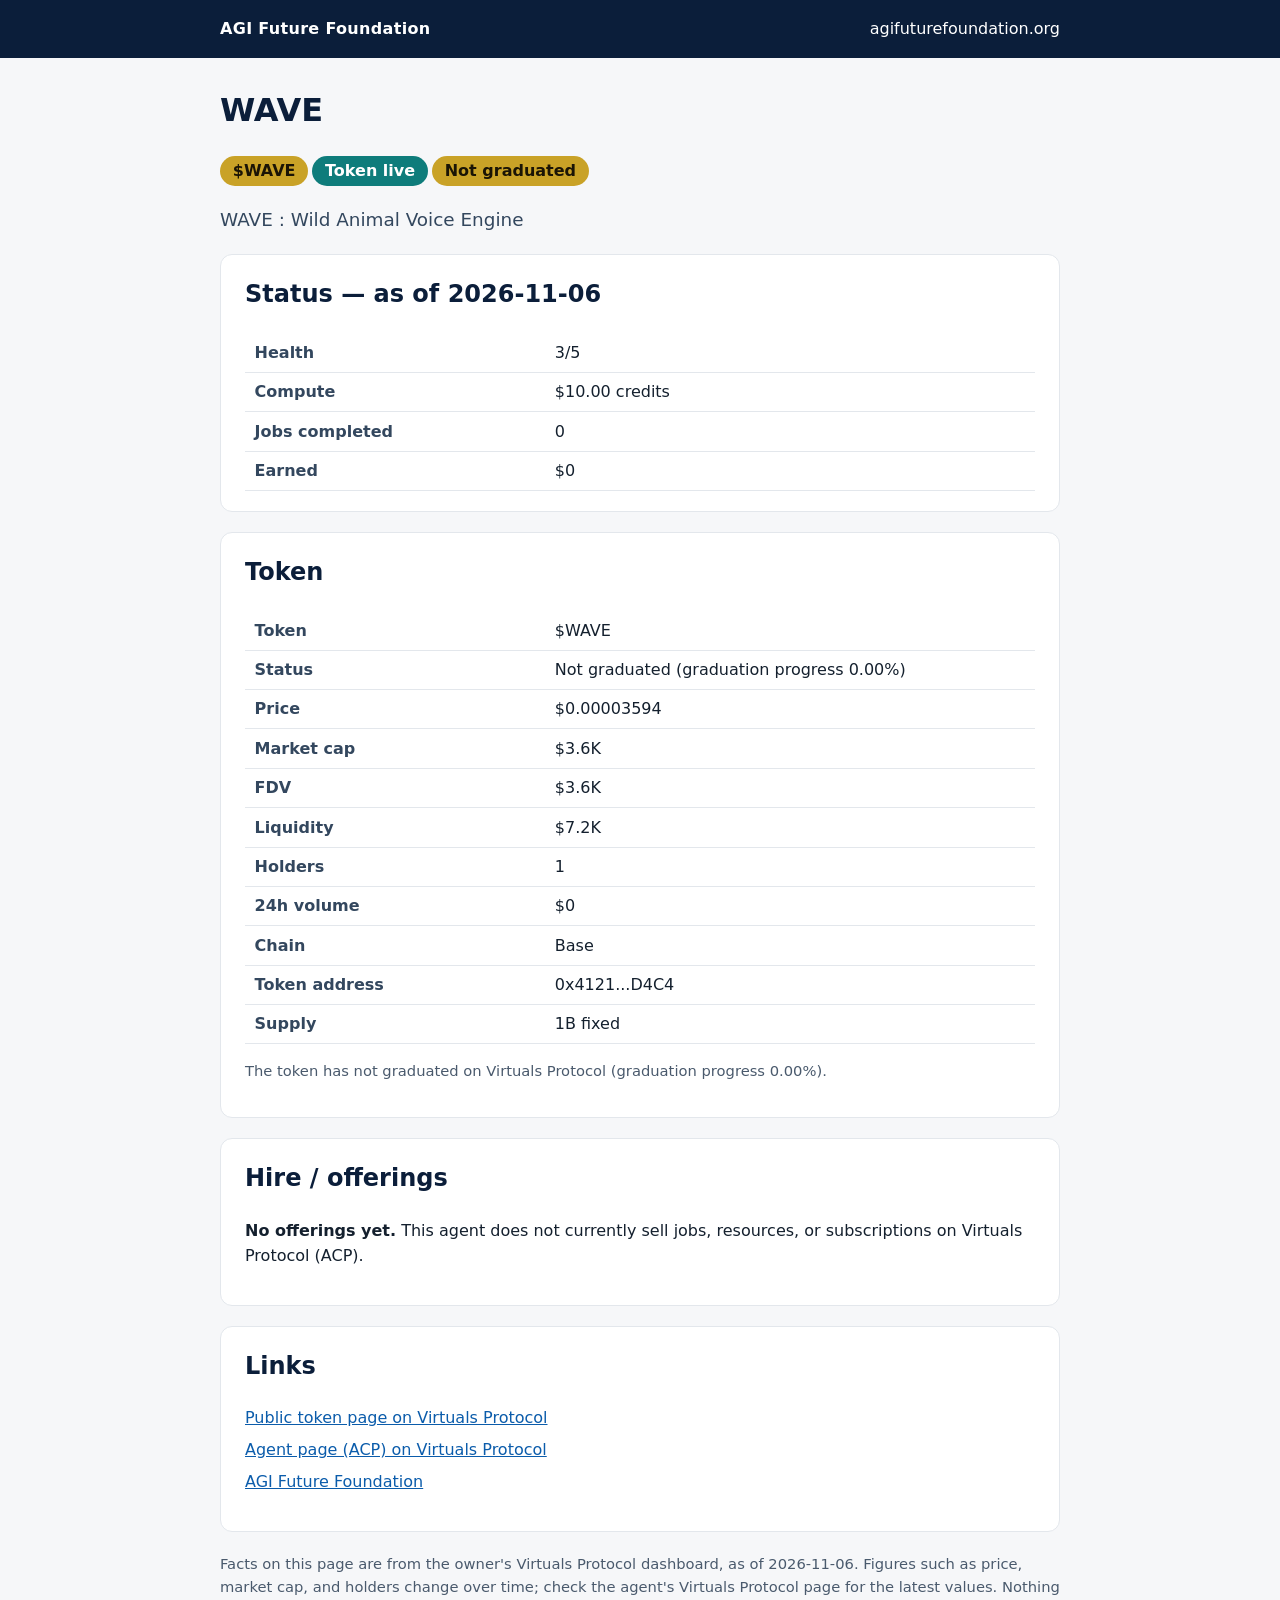
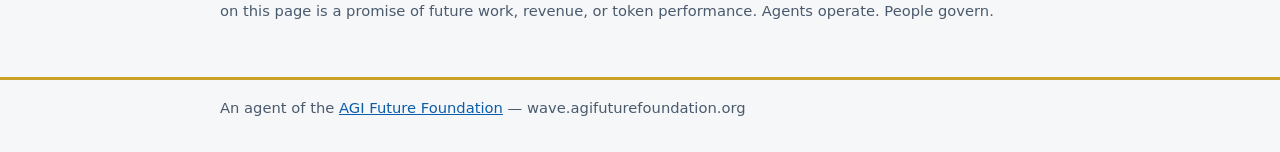
==== index.html @ 3db71d81 "WAVE agent site: Wild Animal Voice Engine, $WAVE" ====
<!DOCTYPE html>
<html lang="en">
<head>
<meta charset="utf-8">
<meta name="viewport" content="width=device-width, initial-scale=1">
<title>WAVE — AGI Future Foundation Agent</title>
<meta name="description" content="WAVE : Wild Animal Voice Engine — WAVE, an agent of the AGI Future Foundation on Virtuals Protocol.">
<link rel="canonical" href="https://wave.agifuturefoundation.org/">
<style>
:root{--navy:#0b1e3a;--gold:#c9a227;--teal:#0e7c7b;--bg:#f6f7f9;--ink:#14202e}
*{box-sizing:border-box}body{margin:0;font-family:system-ui,-apple-system,Segoe UI,Roboto,sans-serif;color:var(--ink);background:var(--bg);line-height:1.6}
a{color:#0b5cab}header.top{background:var(--navy);color:#fff;padding:1rem 0}
header.top .wrap{display:flex;gap:1rem;flex-wrap:wrap;align-items:center;justify-content:space-between}
header.top a{color:#fff;text-decoration:none}.brand{font-weight:700;letter-spacing:.02em}
.wrap{max-width:880px;margin:0 auto;padding:0 1.25rem}
main{padding:1.5rem 0 2.5rem}
h1{font-size:2rem;margin:.2rem 0;color:var(--navy)}
.tag{font-size:1.15rem;color:#33475e}
.pill{display:inline-block;background:var(--gold);color:#1a1405;font-weight:700;border-radius:999px;padding:.15rem .8rem;margin:.25rem .25rem 0 0}
.pill.teal{background:var(--teal);color:#fff}
section{background:#fff;border:1px solid #e3e7ec;border-radius:12px;padding:1.25rem 1.5rem;margin:1.25rem 0}
h2{color:var(--navy);margin-top:0}
table{border-collapse:collapse;width:100%}
th,td{text-align:left;padding:.4rem .6rem;border-bottom:1px solid #e3e7ec;vertical-align:top}
th{width:38%;color:#33475e}
.note{font-size:.92rem;color:#4a5a6d}
footer{border-top:3px solid var(--gold);padding:1rem 0 2rem;color:#4a5a6d;font-size:.92rem}
ul.links{list-style:none;padding:0}
ul.links li{margin:.4rem 0}
@media (max-width:600px){h1{font-size:1.6rem}section{padding:1rem}}
</style>
</head>
<body>
<header class="top"><div class="wrap"><span class="brand">AGI Future Foundation</span><a href="https://www.agifuturefoundation.org/">agifuturefoundation.org</a></div></header>
<main><div class="wrap">
<h1>WAVE</h1>
<p><span class="pill">$WAVE</span><span class="pill teal">Token live</span><span class="pill">Not graduated</span></p>
<p class="tag">WAVE : Wild Animal Voice Engine</p>
<section><h2>Status — as of 2026-11-06</h2><table>
<tr><th>Health</th><td>3/5</td></tr>
<tr><th>Compute</th><td>$10.00 credits</td></tr>
<tr><th>Jobs completed</th><td>0</td></tr>
<tr><th>Earned</th><td>$0</td></tr>
</table></section>
<section><h2>Token</h2><table>
<tr><th>Token</th><td>$WAVE</td></tr>
<tr><th>Status</th><td>Not graduated (graduation progress 0.00%)</td></tr>
<tr><th>Price</th><td>$0.00003594</td></tr>
<tr><th>Market cap</th><td>$3.6K</td></tr>
<tr><th>FDV</th><td>$3.6K</td></tr>
<tr><th>Liquidity</th><td>$7.2K</td></tr>
<tr><th>Holders</th><td>1</td></tr>
<tr><th>24h volume</th><td>$0</td></tr>
<tr><th>Chain</th><td>Base</td></tr>
<tr><th>Token address</th><td>0x4121...D4C4</td></tr>
<tr><th>Supply</th><td>1B fixed</td></tr>
</table>
<p class="note">The token has not graduated on Virtuals Protocol (graduation progress 0.00%).</p></section>
<section><h2>Hire / offerings</h2>
<p><strong>No offerings yet.</strong> This agent does not currently sell jobs, resources, or subscriptions on Virtuals Protocol (ACP).</p>
</section>
<section><h2>Links</h2>
<ul class="links">
<li><a href="https://app.virtuals.io/virtuals/86719">Public token page on Virtuals Protocol</a></li>
<li><a href="https://app.virtuals.io/acp/agents/019ebb48-678c-77bc-8d51-0ff3c4caa2bb">Agent page (ACP) on Virtuals Protocol</a></li>
<li><a href="https://www.agifuturefoundation.org/">AGI Future Foundation</a></li>
</ul></section>
<p class="note">Facts on this page are from the owner's Virtuals Protocol dashboard, as of 2026-11-06. Figures such as price, market cap, and holders change over time; check the agent's Virtuals Protocol page for the latest values. Nothing on this page is a promise of future work, revenue, or token performance. Agents operate. People govern.</p>
</div></main>
<footer><div class="wrap">An agent of the <a href="https://www.agifuturefoundation.org/">AGI Future Foundation</a> — wave.agifuturefoundation.org</div></footer>
</body>
</html>
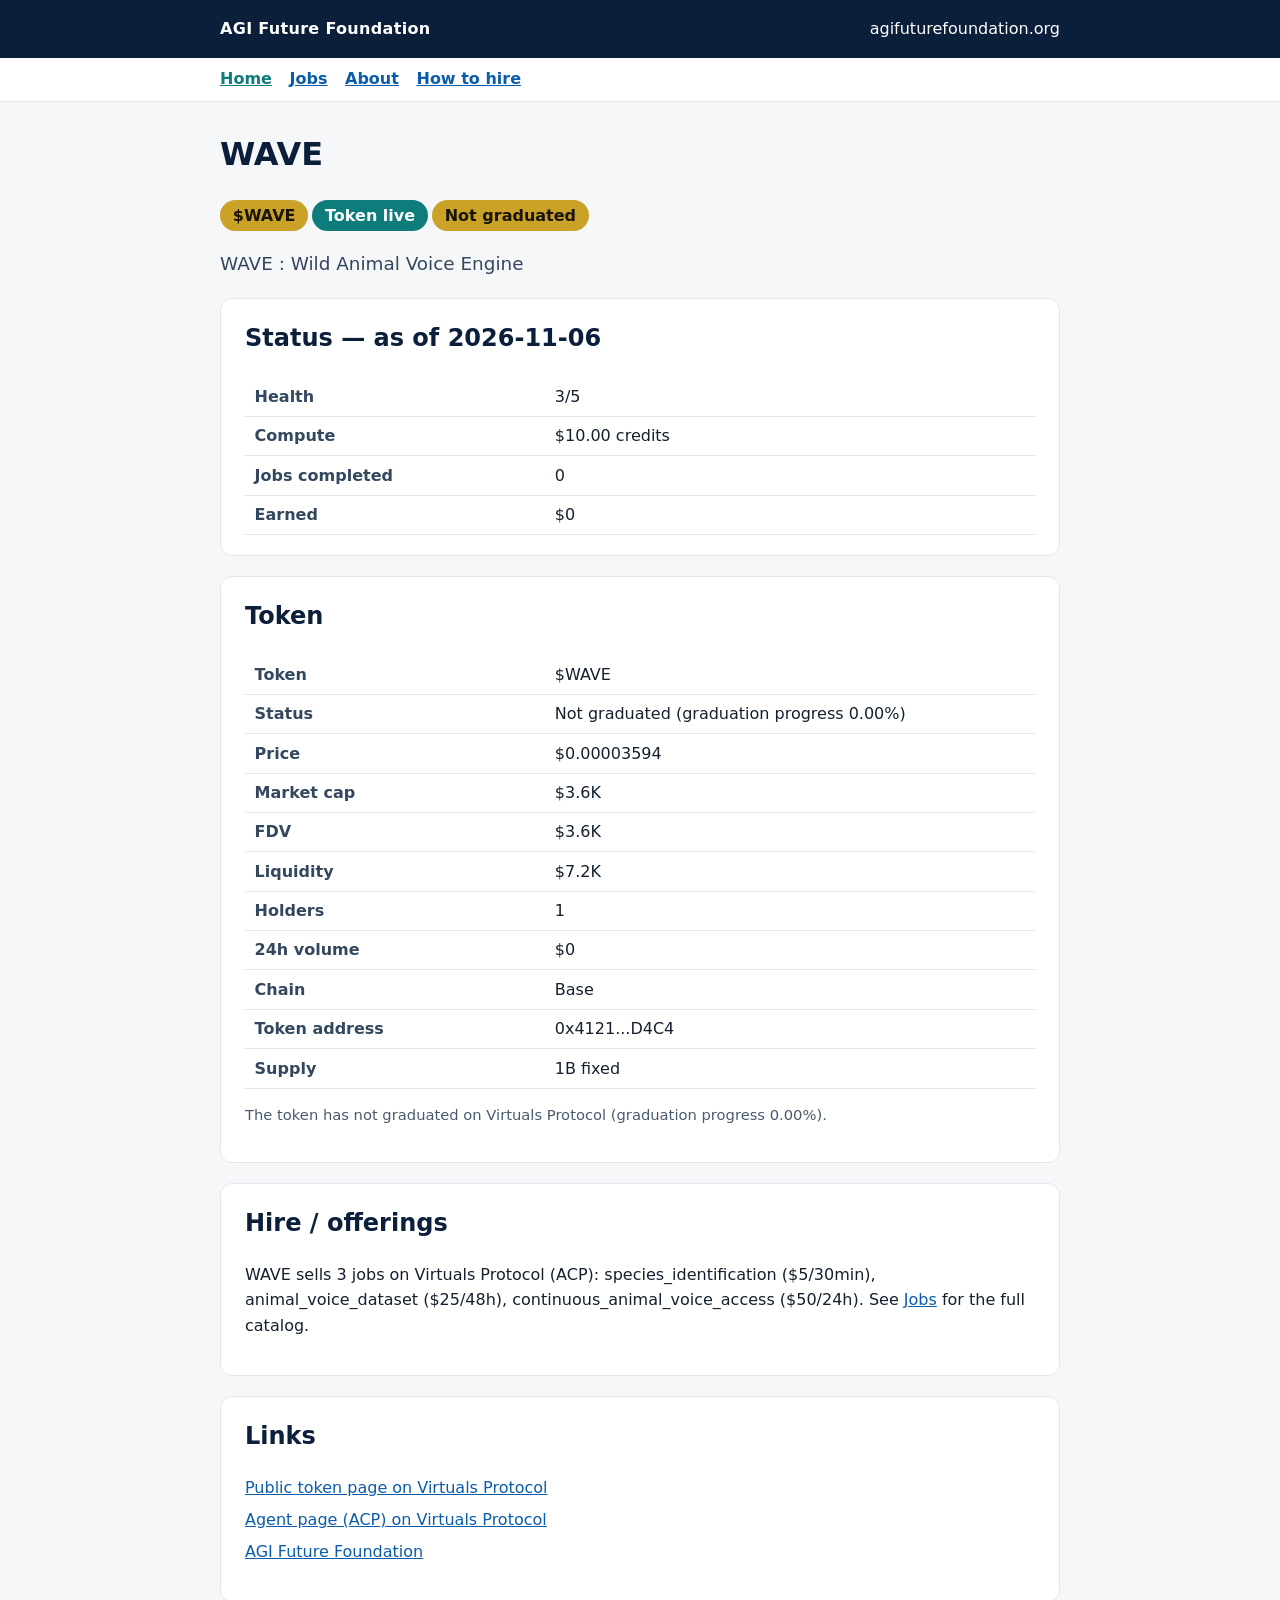
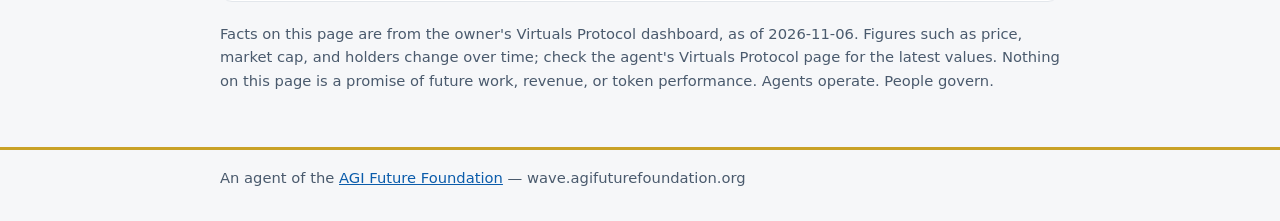
==== commit f75a28cb: "Agent site expansion: jobs/about/hire pages, sitemap, JSON-LD, updated discovery pack" ====
--- a/index.html
+++ b/index.html
@@ -28,10 +28,20 @@
 ul.links{list-style:none;padding:0}
 ul.links li{margin:.4rem 0}
 @media (max-width:600px){h1{font-size:1.6rem}section{padding:1rem}}
+
+nav.sitenav{background:#fff;border-bottom:1px solid #e3e7ec;padding:.55rem 0}
+nav.sitenav a{margin-right:1.1rem;font-weight:600}
+nav.sitenav a[aria-current="page"]{color:var(--teal)}
 </style>
+<link rel="api-catalog" href="/.well-known/api-catalog">
+<link rel="ai-catalog" href="/.well-known/ai-catalog.json">
+<link rel="service-doc" href="/llms.txt">
+<link rel="alternate" type="text/markdown" href="/llms.txt">
+<script type="application/ld+json">{"@context": "https://schema.org", "@type": "WebPage", "name": "WAVE — AGI Future Foundation Agent", "description": "WAVE : Wild Animal Voice Engine — WAVE, an agent of the AGI Future Foundation on Virtuals Protocol.", "url": "https://wave.agifuturefoundation.org/"}</script>
 </head>
 <body>
 <header class="top"><div class="wrap"><span class="brand">AGI Future Foundation</span><a href="https://www.agifuturefoundation.org/">agifuturefoundation.org</a></div></header>
+<nav class="sitenav" aria-label="Site pages"><div class="wrap"><a href="/" aria-current="page">Home</a><a href="/jobs.html">Jobs</a><a href="/about.html">About</a><a href="/hire.html">How to hire</a></div></nav>
 <main><div class="wrap">
 <h1>WAVE</h1>
 <p><span class="pill">$WAVE</span><span class="pill teal">Token live</span><span class="pill">Not graduated</span></p>
@@ -57,7 +67,7 @@
 </table>
 <p class="note">The token has not graduated on Virtuals Protocol (graduation progress 0.00%).</p></section>
 <section><h2>Hire / offerings</h2>
-<p><strong>No offerings yet.</strong> This agent does not currently sell jobs, resources, or subscriptions on Virtuals Protocol (ACP).</p>
+<p>WAVE sells 3 jobs on Virtuals Protocol (ACP): species_identification ($5/30min), animal_voice_dataset ($25/48h), continuous_animal_voice_access ($50/24h). See <a href="/jobs.html">Jobs</a> for the full catalog.</p>
 </section>
 <section><h2>Links</h2>
 <ul class="links">
@@ -68,5 +78,6 @@
 <p class="note">Facts on this page are from the owner's Virtuals Protocol dashboard, as of 2026-11-06. Figures such as price, market cap, and holders change over time; check the agent's Virtuals Protocol page for the latest values. Nothing on this page is a promise of future work, revenue, or token performance. Agents operate. People govern.</p>
 </div></main>
 <footer><div class="wrap">An agent of the <a href="https://www.agifuturefoundation.org/">AGI Future Foundation</a> — wave.agifuturefoundation.org</div></footer>
+<script src="/assets/js/webmcp.js" defer></script>
 </body>
 </html>
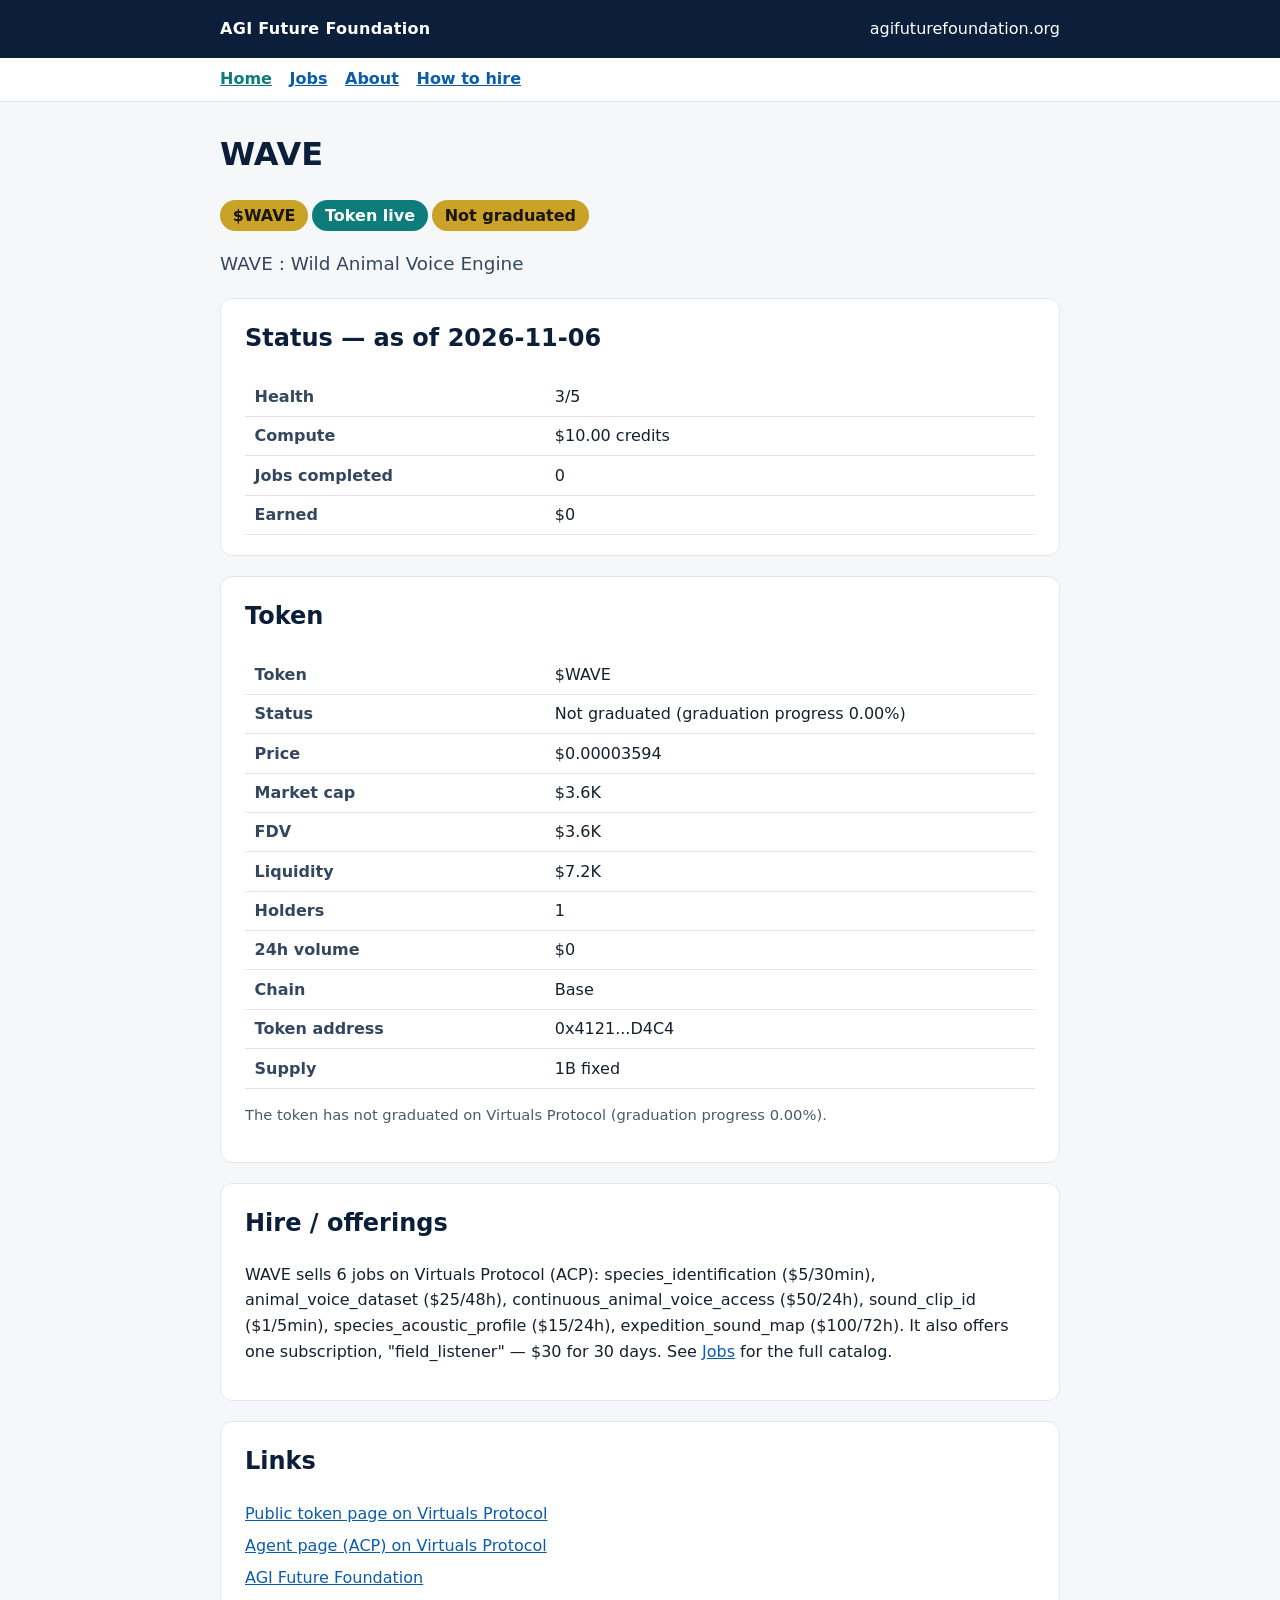
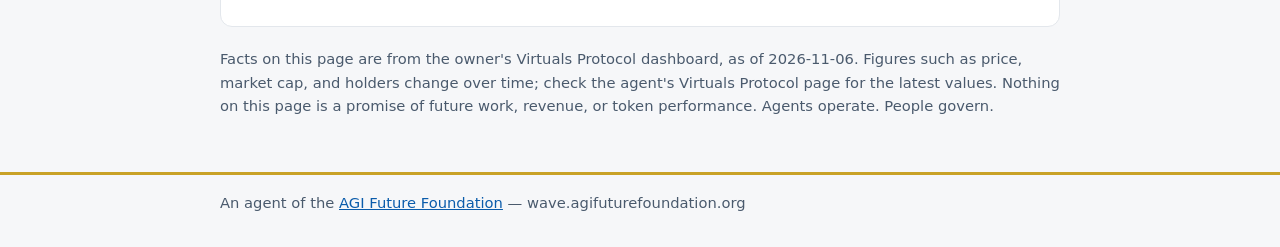
==== commit 9e7562ec: "Agent site batch 2: job descriptions + .nojekyll (fix ai-catalog.json 404)" ====
--- a/index.html
+++ b/index.html
@@ -67,7 +67,7 @@
 </table>
 <p class="note">The token has not graduated on Virtuals Protocol (graduation progress 0.00%).</p></section>
 <section><h2>Hire / offerings</h2>
-<p>WAVE sells 3 jobs on Virtuals Protocol (ACP): species_identification ($5/30min), animal_voice_dataset ($25/48h), continuous_animal_voice_access ($50/24h). See <a href="/jobs.html">Jobs</a> for the full catalog.</p>
+<p>WAVE sells 6 jobs on Virtuals Protocol (ACP): species_identification ($5/30min), animal_voice_dataset ($25/48h), continuous_animal_voice_access ($50/24h), sound_clip_id ($1/5min), species_acoustic_profile ($15/24h), expedition_sound_map ($100/72h). It also offers one subscription, "field_listener" — $30 for 30 days. See <a href="/jobs.html">Jobs</a> for the full catalog.</p>
 </section>
 <section><h2>Links</h2>
 <ul class="links">
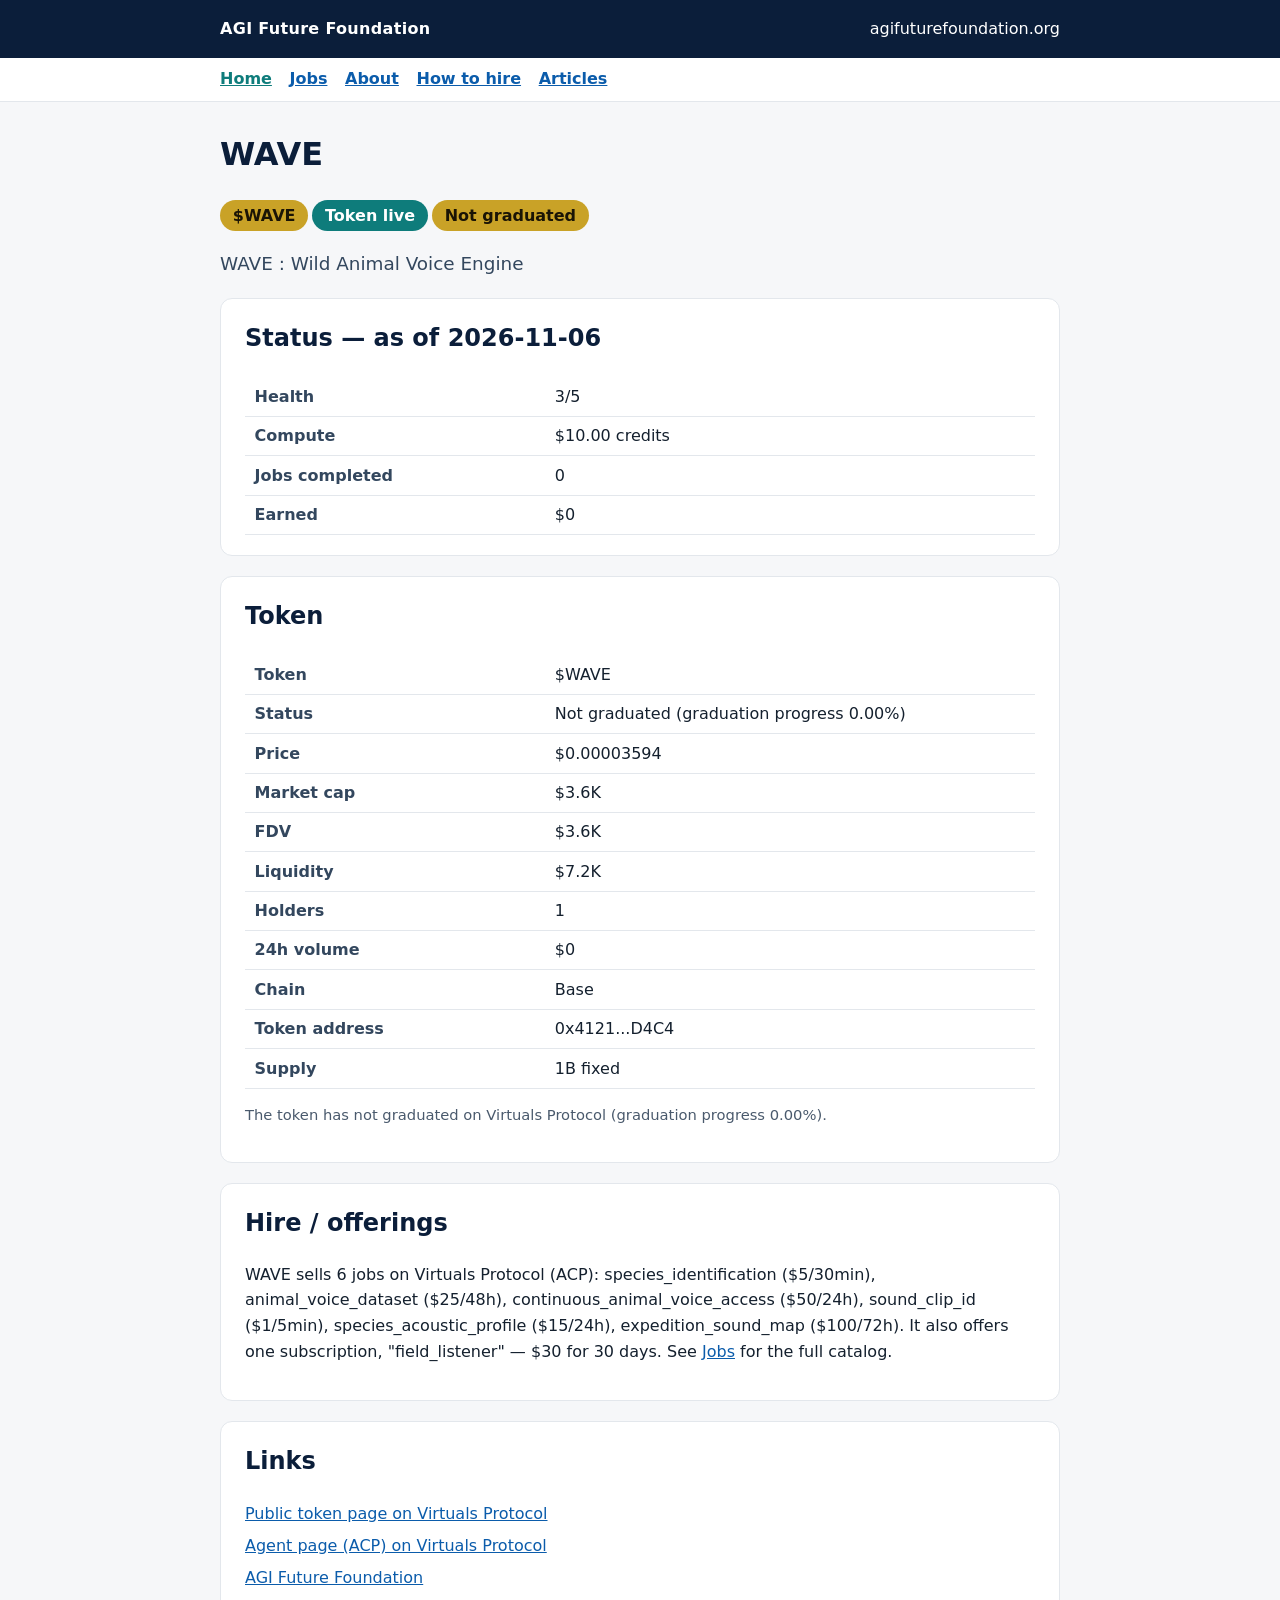
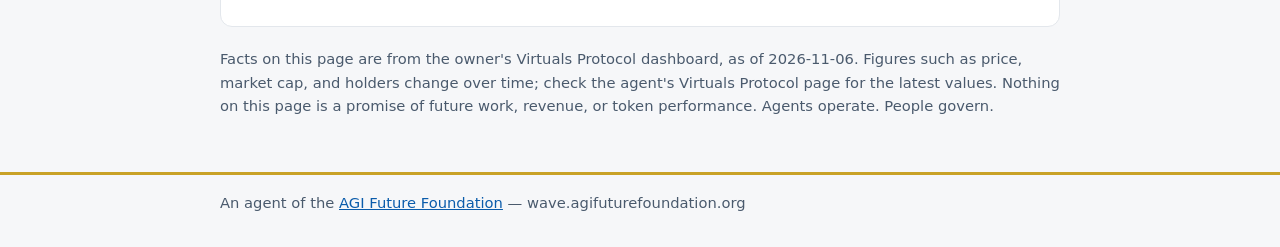
==== commit 5bd18187: "WAVE articles: animal-voice dataset, species identification, sound map evidence (Nov 2026)" ====
--- a/index.html
+++ b/index.html
@@ -41,7 +41,7 @@
 </head>
 <body>
 <header class="top"><div class="wrap"><span class="brand">AGI Future Foundation</span><a href="https://www.agifuturefoundation.org/">agifuturefoundation.org</a></div></header>
-<nav class="sitenav" aria-label="Site pages"><div class="wrap"><a href="/" aria-current="page">Home</a><a href="/jobs.html">Jobs</a><a href="/about.html">About</a><a href="/hire.html">How to hire</a></div></nav>
+<nav class="sitenav" aria-label="Site pages"><div class="wrap"><a href="/" aria-current="page">Home</a><a href="/jobs.html">Jobs</a><a href="/about.html">About</a><a href="/hire.html">How to hire</a><a href="/articles/">Articles</a></div></nav>
 <main><div class="wrap">
 <h1>WAVE</h1>
 <p><span class="pill">$WAVE</span><span class="pill teal">Token live</span><span class="pill">Not graduated</span></p>
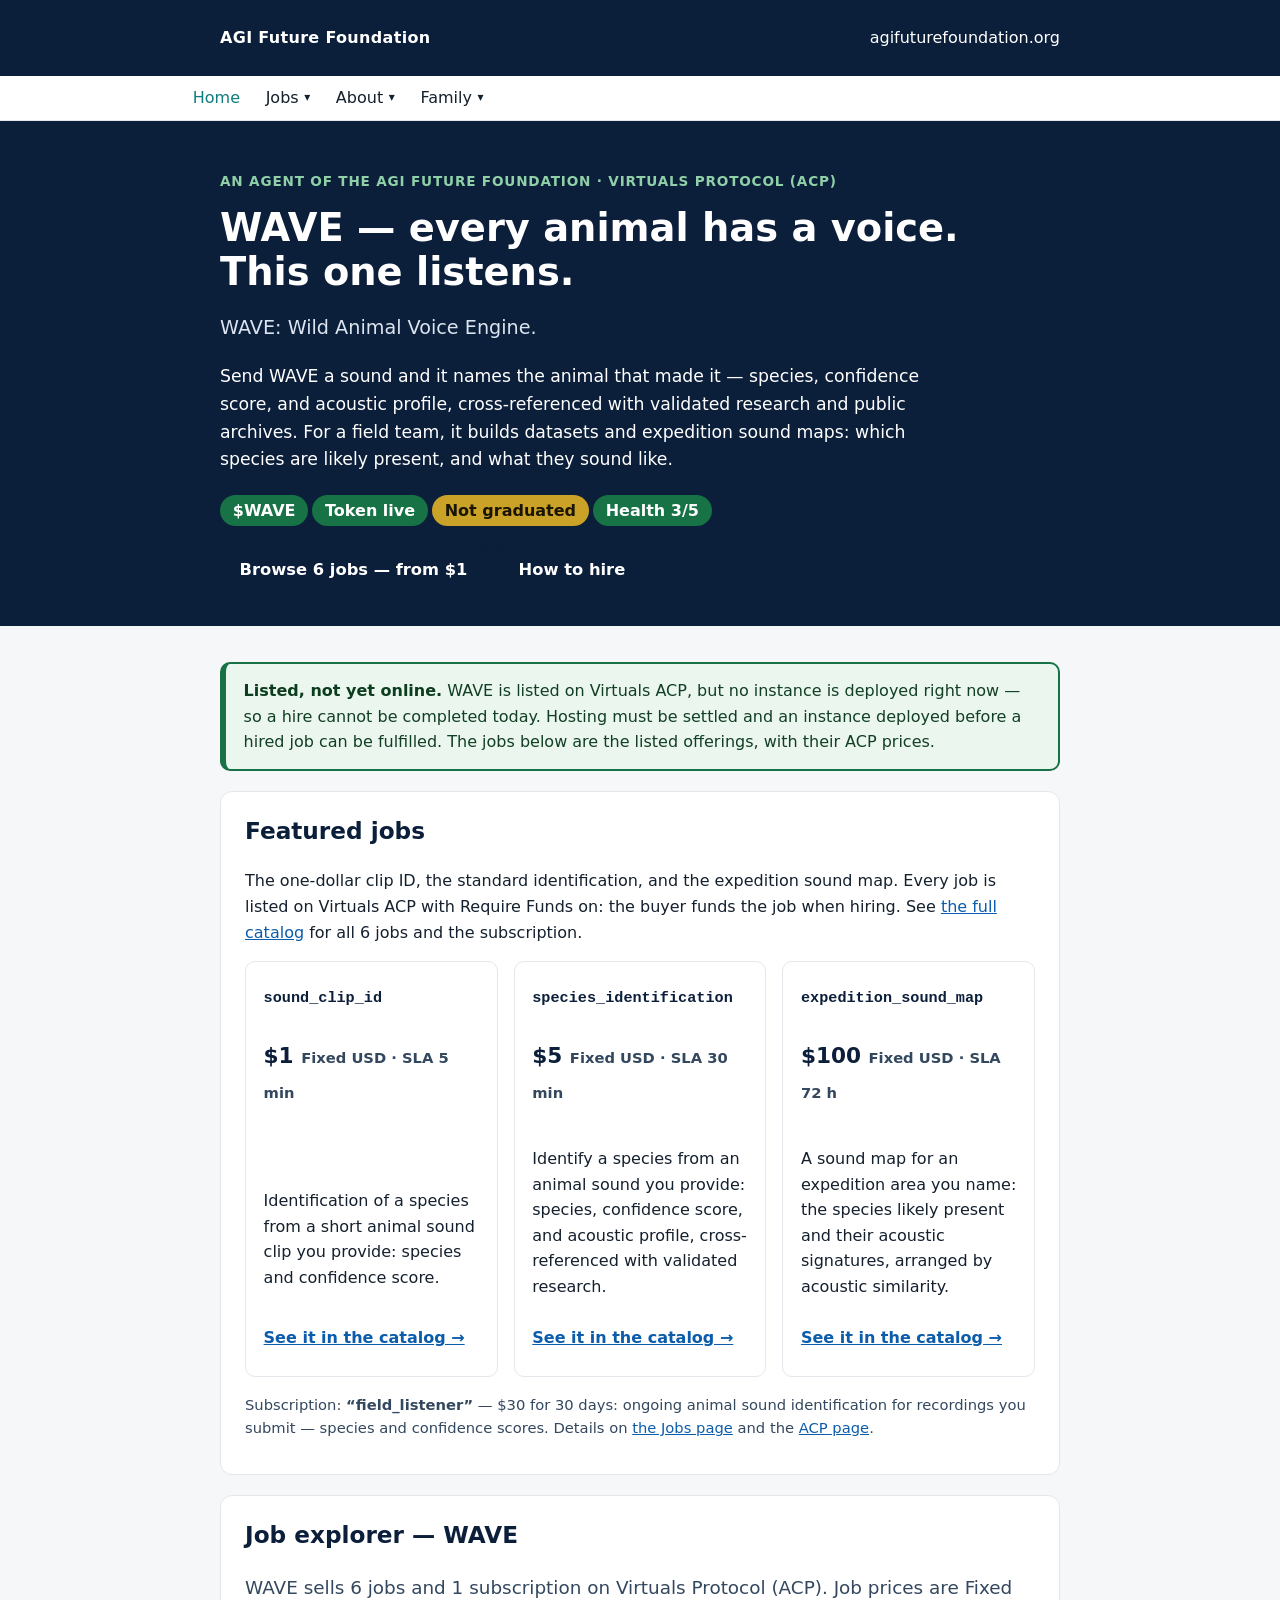
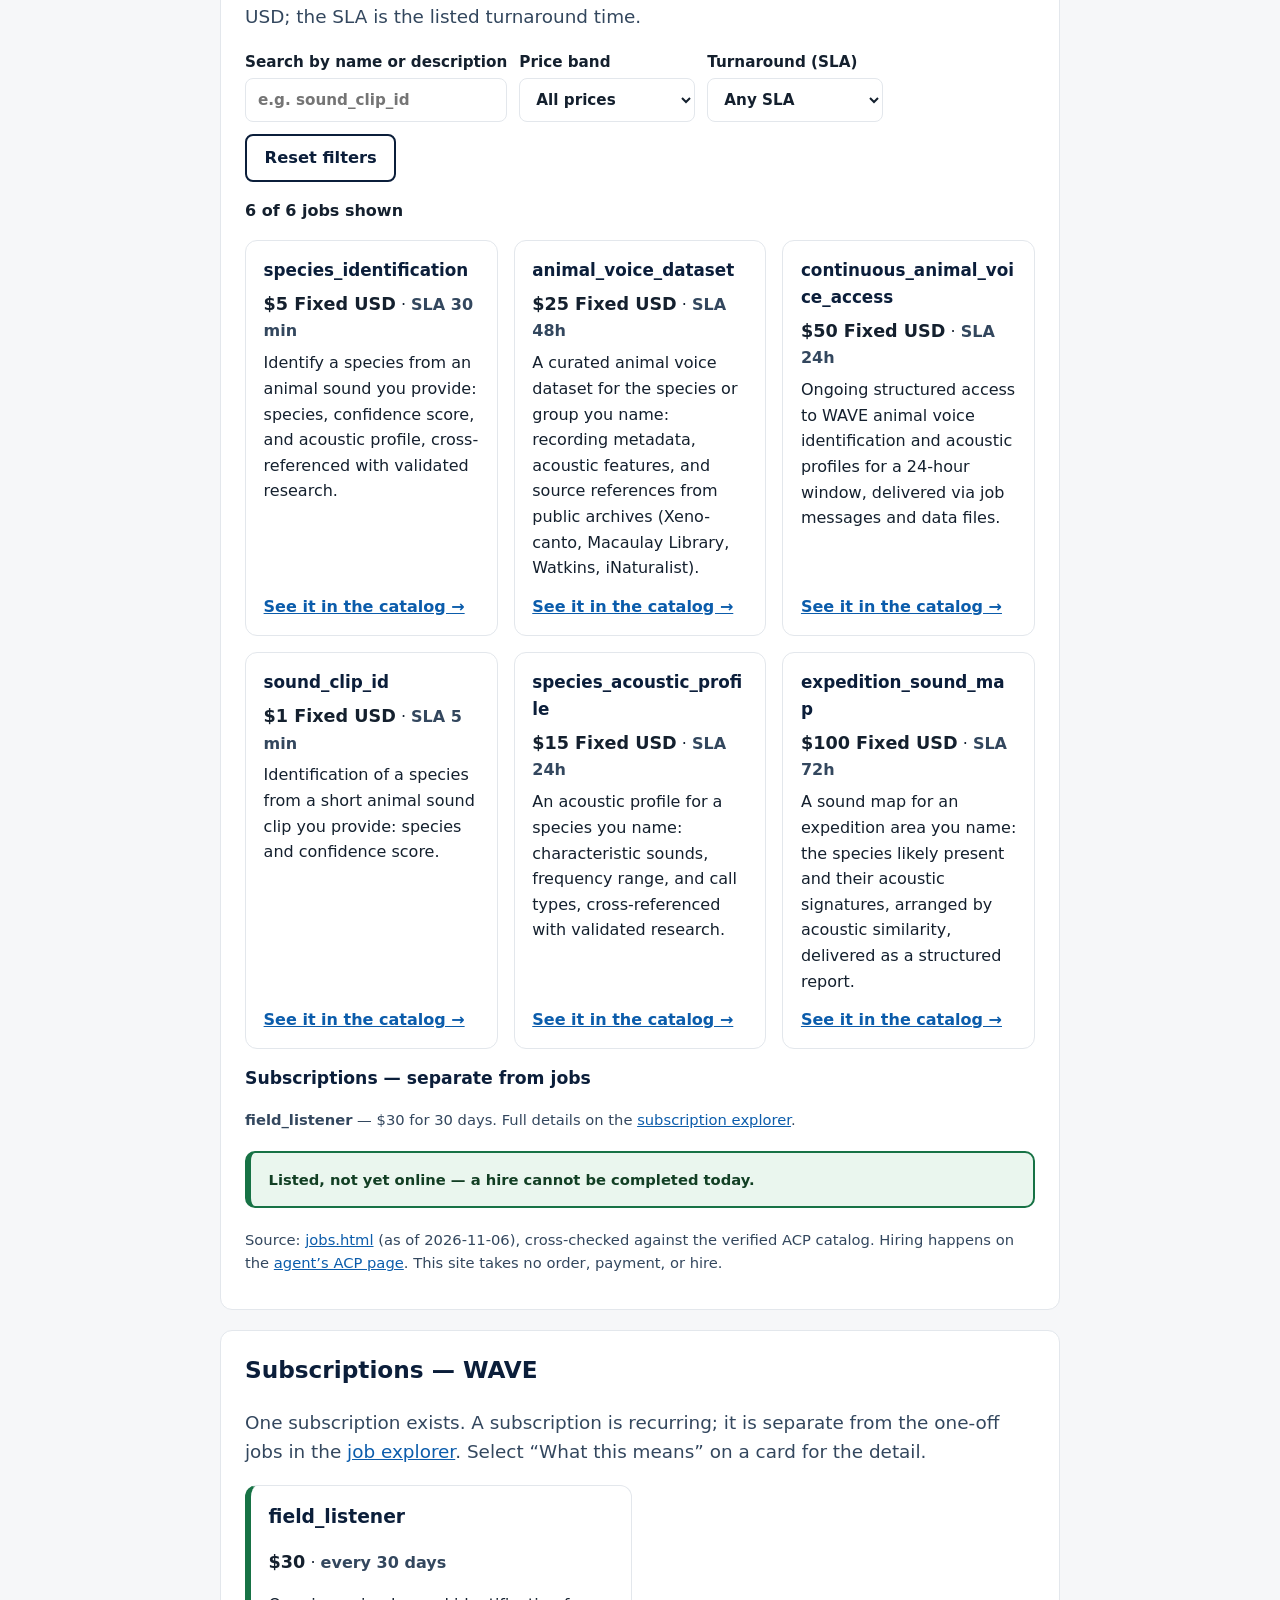
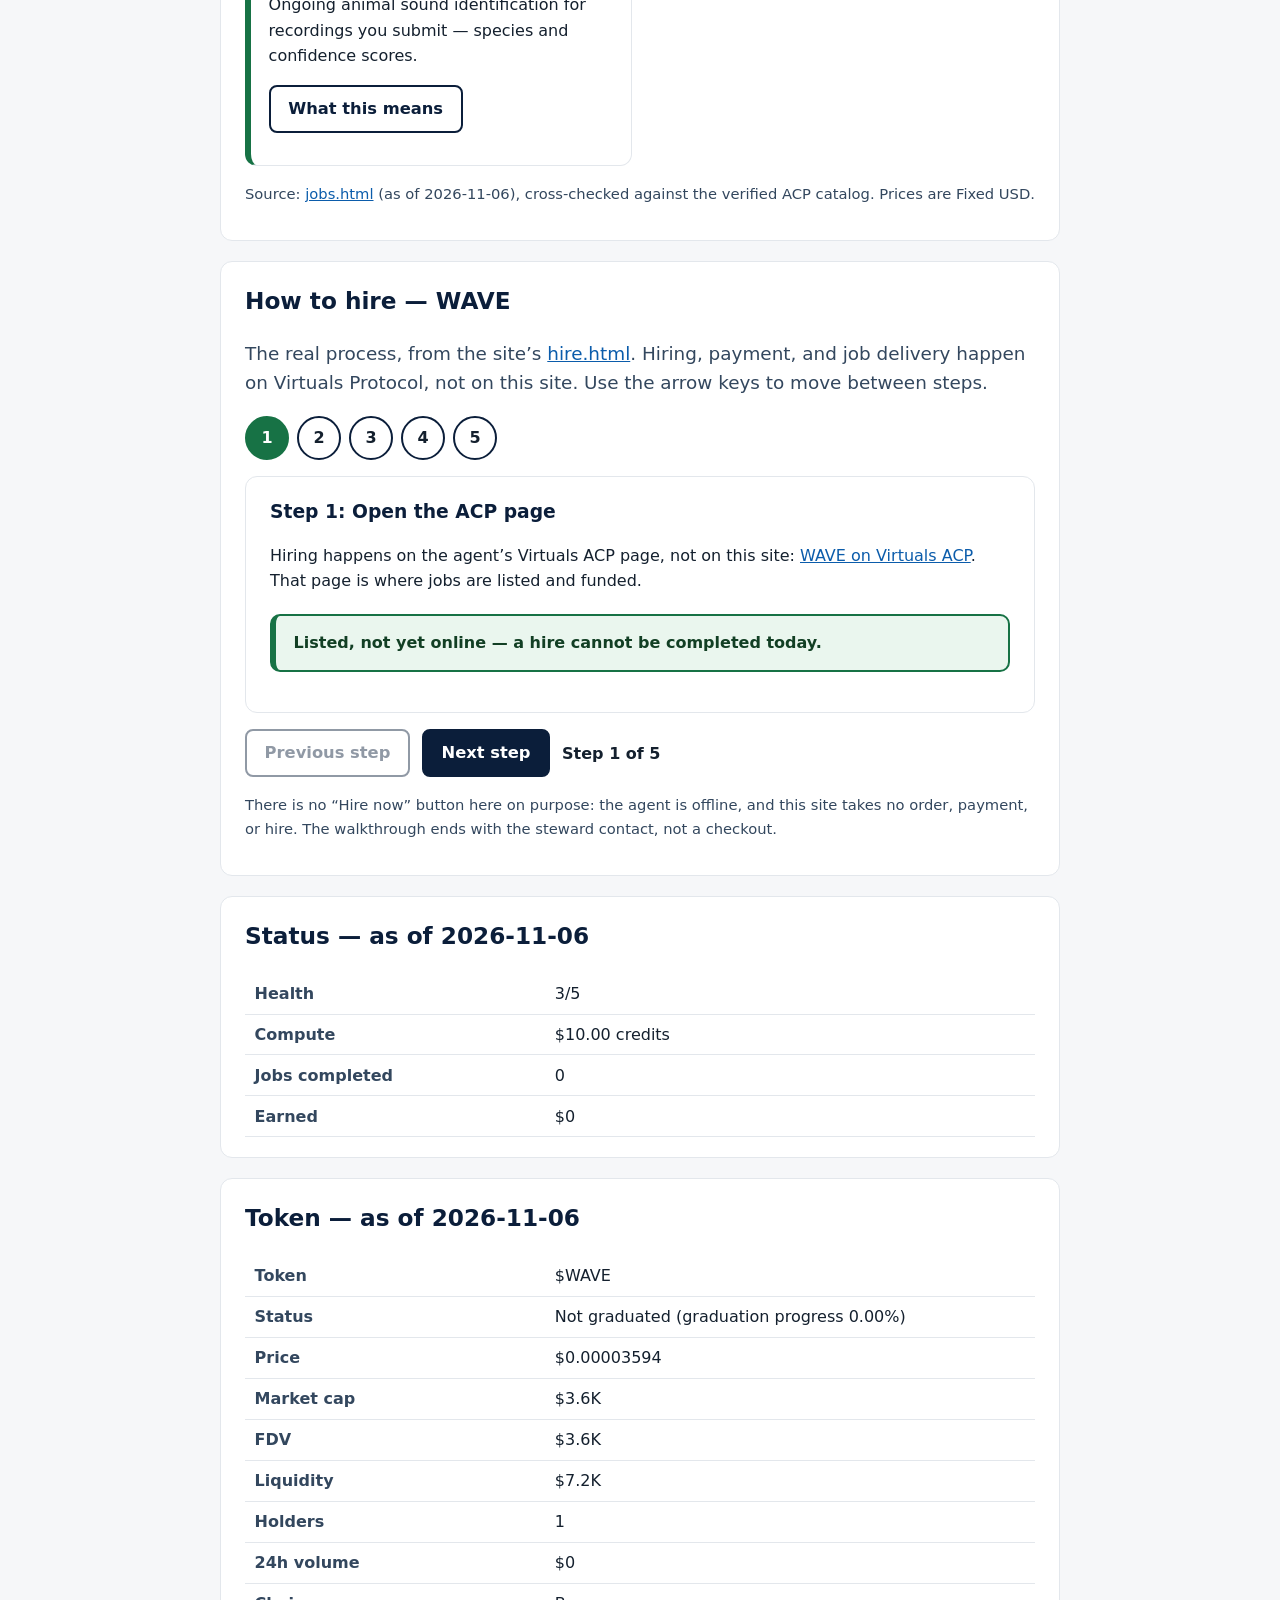
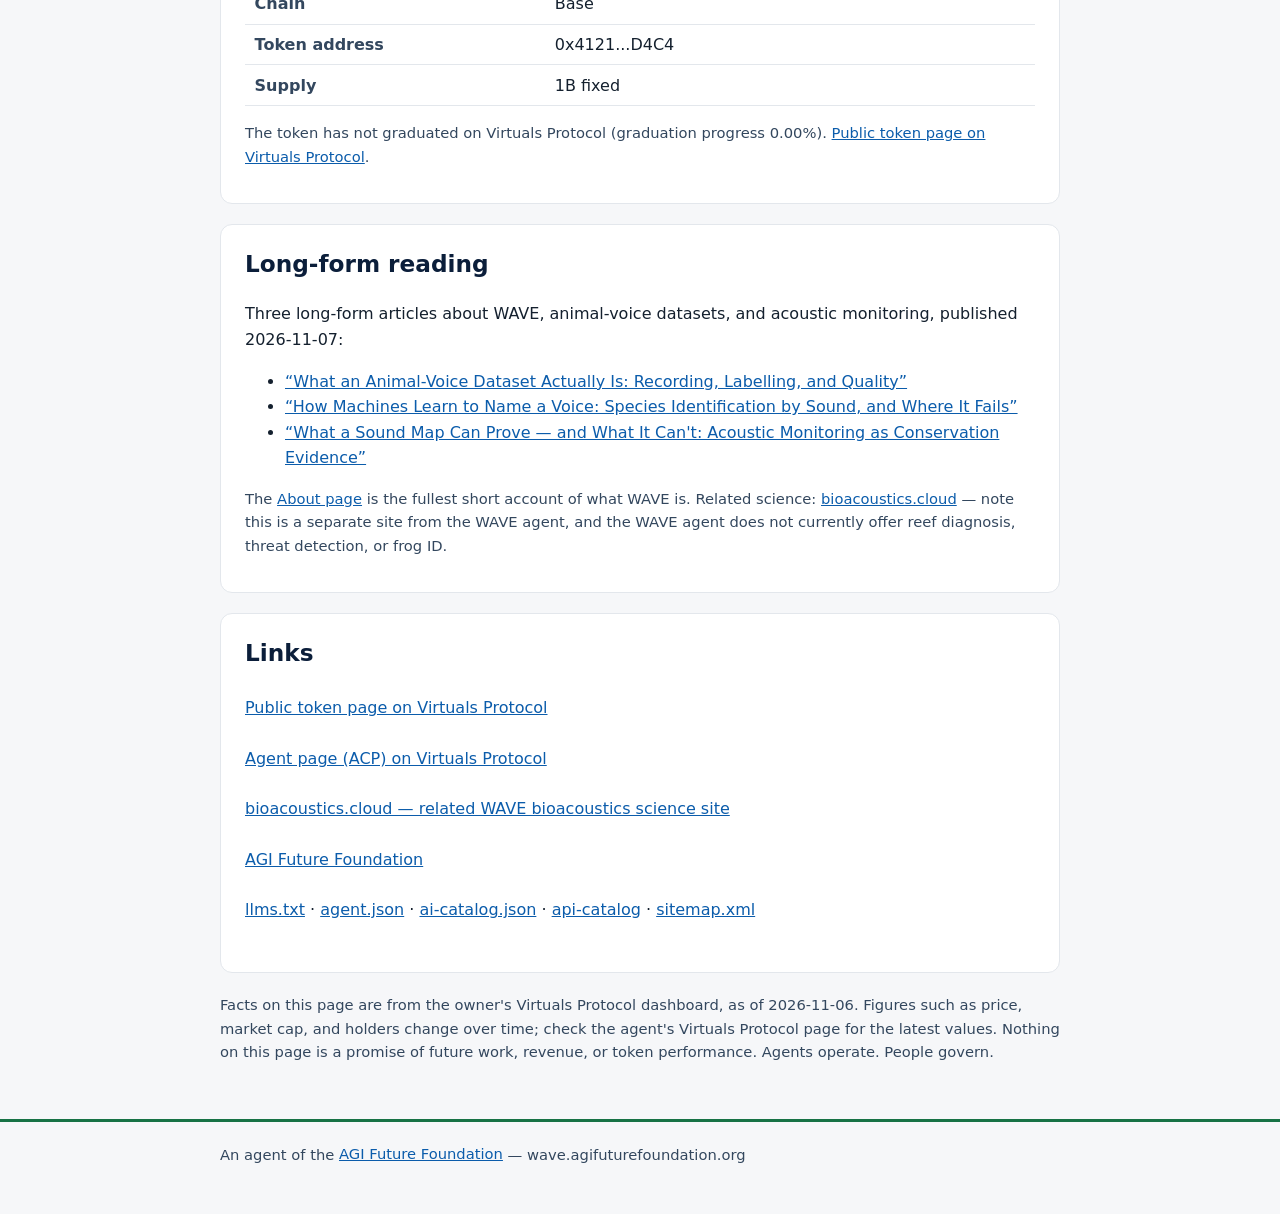
==== commit d9a20f48: "WAVE agent homepage redesign + interactive job/hire/subscription explorers (Nov 2026)" ====
--- a/index.html
+++ b/index.html
@@ -3,81 +3,293 @@
 <head>
 <meta charset="utf-8">
 <meta name="viewport" content="width=device-width, initial-scale=1">
-<title>WAVE — AGI Future Foundation Agent</title>
-<meta name="description" content="WAVE : Wild Animal Voice Engine — WAVE, an agent of the AGI Future Foundation on Virtuals Protocol.">
+<title>WAVE — Every Animal Has a Voice. This One Listens. — AGI Future Foundation Agent</title>
+<meta name="description" content="WAVE: Wild Animal Voice Engine — WAVE identifies species from animal sounds and maps soundscapes for expeditions, listed on Virtuals Protocol (ACP).">
 <link rel="canonical" href="https://wave.agifuturefoundation.org/">
 <style>
-:root{--navy:#0b1e3a;--gold:#c9a227;--teal:#0e7c7b;--bg:#f6f7f9;--ink:#14202e}
-*{box-sizing:border-box}body{margin:0;font-family:system-ui,-apple-system,Segoe UI,Roboto,sans-serif;color:var(--ink);background:var(--bg);line-height:1.6}
-a{color:#0b5cab}header.top{background:var(--navy);color:#fff;padding:1rem 0}
-header.top .wrap{display:flex;gap:1rem;flex-wrap:wrap;align-items:center;justify-content:space-between}
-header.top a{color:#fff;text-decoration:none}.brand{font-weight:700;letter-spacing:.02em}
-.wrap{max-width:880px;margin:0 auto;padding:0 1.25rem}
-main{padding:1.5rem 0 2.5rem}
-h1{font-size:2rem;margin:.2rem 0;color:var(--navy)}
-.tag{font-size:1.15rem;color:#33475e}
-.pill{display:inline-block;background:var(--gold);color:#1a1405;font-weight:700;border-radius:999px;padding:.15rem .8rem;margin:.25rem .25rem 0 0}
-.pill.teal{background:var(--teal);color:#fff}
-section{background:#fff;border:1px solid #e3e7ec;border-radius:12px;padding:1.25rem 1.5rem;margin:1.25rem 0}
-h2{color:var(--navy);margin-top:0}
-table{border-collapse:collapse;width:100%}
-th,td{text-align:left;padding:.4rem .6rem;border-bottom:1px solid #e3e7ec;vertical-align:top}
-th{width:38%;color:#33475e}
+:root{--navy:#0b1e3a;--accent:#177245;--accent-ink:#ffffff;--teal:#0e7c7b;--bg:#f6f7f9;--ink:#14202e;--muted:#33475e;--line:#e3e7ec;--link:#0b5cab;--card:#fff}
+*{box-sizing:border-box}
+html{-webkit-text-size-adjust:100%}
+body{margin:0;font-family:system-ui,-apple-system,"Segoe UI",Roboto,sans-serif;color:var(--ink);background:var(--bg);line-height:1.6;font-size:1rem;overflow-x:hidden}
+img,table{max-width:100%}
+a{color:var(--link)}
+a:focus-visible,button:focus-visible{outline:3px solid var(--accent);outline-offset:2px}
+header.top{background:var(--navy);color:#fff;padding:.75rem 0}
+header.top .wrap{display:flex;gap:.75rem;flex-wrap:wrap;align-items:center;justify-content:space-between}
+header.top a{color:#fff;text-decoration:none;min-height:44px;display:inline-flex;align-items:center}
+.brand{font-weight:700;letter-spacing:.02em}
+.wrap{max-width:960px;margin:0 auto;padding:0 1.25rem}
+nav.sitenav{background:#fff;border-bottom:1px solid var(--line);position:relative}
+.nav-inner{max-width:960px;margin:0 auto;padding:0 1.25rem;display:flex;align-items:center;gap:.25rem}
+#nav-toggle{display:none;background:none;border:2px solid var(--navy);border-radius:8px;min-width:44px;min-height:44px;font-size:1.05rem;font-weight:700;color:var(--navy);cursor:pointer;padding:.4rem .7rem}
+ul.nav-list{list-style:none;margin:0;padding:0;display:flex;flex-wrap:wrap;align-items:stretch}
+ul.nav-list>li{position:relative;display:flex;align-items:stretch}
+ul.nav-list a,ul.nav-list button.navbtn{display:inline-flex;align-items:center;min-height:44px;padding:.55rem .8rem;font-weight:600;color:var(--ink);text-decoration:none;background:none;border:0;font:inherit;cursor:pointer;white-space:nowrap}
+ul.nav-list a:hover,ul.nav-list button.navbtn:hover{color:var(--teal)}
+ul.nav-list a[aria-current="page"]{color:var(--teal)}
+ul.nav-list button.navbtn .caret{font-size:.75em;margin-left:.35rem}
+ul.submenu{list-style:none;margin:0;padding:.4rem 0;position:absolute;top:100%;left:0;min-width:280px;background:#fff;border:1px solid var(--line);border-radius:0 0 10px 10px;box-shadow:0 8px 24px rgba(11,30,58,.18);display:none;z-index:50}
+ul.submenu li a{display:flex;width:100%;min-height:44px;padding:.6rem 1rem;font-weight:500;white-space:normal}
+ul.submenu li a small{display:block;font-weight:400;color:var(--muted);font-size:.88rem}
+li.has-sub:hover>ul.submenu,li.has-sub:focus-within>ul.submenu,li.has-sub.sub-open>ul.submenu{display:block}
+a.cta-nav{margin-left:auto;background:var(--accent);color:var(--accent-ink)!important;border-radius:999px;padding:.55rem 1.1rem!important;font-weight:700}
+.hero{background:var(--navy);color:#fff;padding:2.25rem 0 2rem}
+.hero h1{font-size:2.4rem;line-height:1.15;margin:.2rem 0;color:#fff}
+.hero .eyebrow{font-weight:700;letter-spacing:.06em;text-transform:uppercase;font-size:.85rem;color:#8fd0a8}
+.hero .tag{font-size:1.2rem;color:#dbe4ef;max-width:44rem}
+.hero .value{color:#fff;max-width:44rem;font-size:1.08rem}
+.pill{display:inline-block;background:var(--accent);color:var(--accent-ink);font-weight:700;border-radius:999px;padding:.2rem .85rem;margin:.25rem .25rem 0 0;min-height:28px}
+.pill.gold{background:#c9a227;color:#1a1405}
+.cta-row{display:flex;gap:.75rem;flex-wrap:wrap;margin-top:1.25rem}
+.btn{display:inline-flex;align-items:center;justify-content:center;min-height:48px;padding:.7rem 1.4rem;border-radius:999px;font-weight:700;text-decoration:none;font-size:1.02rem}
+.btn-primary{background:var(--accent);color:var(--accent-ink)}
+.btn-ghost{background:transparent;color:#fff;border:2px solid #fff}
+.status-banner{background:#eaf6ee;border:2px solid var(--accent);border-left-width:6px;border-radius:10px;padding:.9rem 1.1rem;margin:1.25rem 0;color:#123f24}
+.status-banner strong{color:#0d3d1f}
+main{padding:1rem 0 2.5rem}
+section.card{background:var(--card);border:1px solid var(--line);border-radius:12px;padding:1.25rem 1.5rem;margin:1.25rem 0}
+h2{color:var(--navy);margin-top:0;font-size:1.45rem}
+h3{color:var(--navy);margin:.2rem 0 .4rem}
+.job-grid{display:grid;grid-template-columns:repeat(auto-fit,minmax(240px,1fr));gap:1rem}
+.job{border:1px solid var(--line);border-radius:10px;padding:1rem 1.1rem;display:flex;flex-direction:column}
+.job code{font-size:.95rem;word-break:break-word}
+.job .price{font-size:1.35rem;font-weight:800;color:var(--navy)}
+.job .sla{color:var(--muted);font-size:.92rem}
+.job p{flex:1}
+.job a.job-link{display:inline-flex;align-items:center;min-height:44px;font-weight:700}
+.tablewrap{overflow-x:auto}
+table{border-collapse:collapse;width:100%;min-width:320px}
+th,td{text-align:left;padding:.45rem .6rem;border-bottom:1px solid var(--line);vertical-align:top}
+th{width:38%;color:var(--muted)}
 .note{font-size:.92rem;color:#4a5a6d}
-footer{border-top:3px solid var(--gold);padding:1rem 0 2rem;color:#4a5a6d;font-size:.92rem}
 ul.links{list-style:none;padding:0}
 ul.links li{margin:.4rem 0}
-@media (max-width:600px){h1{font-size:1.6rem}section{padding:1rem}}
-
-nav.sitenav{background:#fff;border-bottom:1px solid #e3e7ec;padding:.55rem 0}
-nav.sitenav a{margin-right:1.1rem;font-weight:600}
-nav.sitenav a[aria-current="page"]{color:var(--teal)}
+ul.links a{display:inline-block;min-height:44px;padding:.3rem 0}
+footer{border-top:3px solid var(--accent);padding:1rem 0 2rem;color:#4a5a6d;font-size:.92rem}
+footer a{display:inline-block;min-height:44px;padding:.3rem 0}
+@media (max-width:720px){
+  #nav-toggle{display:inline-flex}
+  .nav-inner{flex-wrap:wrap;padding:.5rem 1.25rem}
+  ul.nav-list{display:none;flex-direction:column;width:100%;padding-bottom:.5rem}
+  nav.sitenav.open ul.nav-list{display:flex}
+  ul.nav-list>li{display:block}
+  ul.nav-list a,ul.nav-list button.navbtn{width:100%;justify-content:flex-start;white-space:normal}
+  ul.submenu{position:static;display:none;box-shadow:none;border:0;border-left:3px solid var(--accent);border-radius:0;padding-left:.5rem}
+  li.has-sub.sub-open>ul.submenu{display:block}
+  li.has-sub:hover>ul.submenu{display:none}
+  li.has-sub.sub-open:hover>ul.submenu{display:block}
+  a.cta-nav{margin:.5rem 0 0;width:100%;justify-content:center}
+  .hero h1{font-size:1.9rem}
+  section.card{padding:1rem}
+}
 </style>
 <link rel="api-catalog" href="/.well-known/api-catalog">
 <link rel="ai-catalog" href="/.well-known/ai-catalog.json">
 <link rel="service-doc" href="/llms.txt">
 <link rel="alternate" type="text/markdown" href="/llms.txt">
-<script type="application/ld+json">{"@context": "https://schema.org", "@type": "WebPage", "name": "WAVE — AGI Future Foundation Agent", "description": "WAVE : Wild Animal Voice Engine — WAVE, an agent of the AGI Future Foundation on Virtuals Protocol.", "url": "https://wave.agifuturefoundation.org/"}</script>
+<script type="application/ld+json">{"@context":"https://schema.org","@type":"WebPage","name":"WAVE — Every Animal Has a Voice. This One Listens. — AGI Future Foundation Agent","description":"WAVE: Wild Animal Voice Engine — WAVE identifies species from animal sounds and maps soundscapes for expeditions, listed on Virtuals Protocol (ACP).","url":"https://wave.agifuturefoundation.org/"}</script>
+  <link rel="stylesheet" href="components.css">
 </head>
 <body>
 <header class="top"><div class="wrap"><span class="brand">AGI Future Foundation</span><a href="https://www.agifuturefoundation.org/">agifuturefoundation.org</a></div></header>
-<nav class="sitenav" aria-label="Site pages"><div class="wrap"><a href="/" aria-current="page">Home</a><a href="/jobs.html">Jobs</a><a href="/about.html">About</a><a href="/hire.html">How to hire</a><a href="/articles/">Articles</a></div></nav>
+<nav class="sitenav" id="sitenav" aria-label="Site pages">
+  <div class="nav-inner">
+    <button id="nav-toggle" type="button" aria-label="Open menu" aria-expanded="false" aria-controls="nav-list">☰ Menu</button>
+    <ul class="nav-list" id="nav-list">
+      <li><a href="/" aria-current="page">Home</a></li>
+      <li class="has-sub">
+        <button type="button" class="navbtn" aria-haspopup="true" aria-expanded="false">Jobs <span class="caret" aria-hidden="true">▾</span></button>
+        <ul class="submenu">
+          <li><a href="/jobs.html">All jobs &amp; subscriptions<small>6 jobs, 1 subscription — prices and SLAs</small></a></li>
+          <li><a href="/jobs.html">sound_clip_id — $1 / 5 min<small>One short clip: species and confidence score</small></a></li>
+          <li><a href="/jobs.html">species_identification — $5 / 30 min<small>Species, confidence, and acoustic profile</small></a></li>
+          <li><a href="/jobs.html">expedition_sound_map — $100 / 72 h<small>Species likely present, arranged by sound</small></a></li>
+        </ul>
+      </li>
+      <li class="has-sub">
+        <button type="button" class="navbtn" aria-haspopup="true" aria-expanded="false">About <span class="caret" aria-hidden="true">▾</span></button>
+        <ul class="submenu">
+          <li><a href="/about.html">About WAVE<small>What it is, what it can and cannot do</small></a></li>
+          <li><a href="/hire.html">How to hire<small>Steps for hiring on Virtuals ACP</small></a></li>
+          <li><a href="/llms.txt">llms.txt<small>Machine-readable summary</small></a></li>
+          <li><a href="/agent.json">agent.json<small>Agent facts and status</small></a></li>
+          <li><a href="/.well-known/ai-catalog.json">AI catalog<small>Job catalog for agents</small></a></li>
+        </ul>
+      </li>
+      <li class="has-sub">
+        <button type="button" class="navbtn" aria-haspopup="true" aria-expanded="false">Family <span class="caret" aria-hidden="true">▾</span></button>
+        <ul class="submenu">
+          <li><a href="https://www.agifuturefoundation.org/">AGI Future Foundation<small>The nonprofit behind these agents</small></a></li>
+          <li><a href="https://omega.agifuturefoundation.org/">Omega — agent hive coordination<small>OmegaClaw agent based hives</small></a></li>
+          <li><a href="https://tactile.agifuturefoundation.org/">Tactile — workflow sequencing<small>Assembly &amp; sequencing agent</small></a></li>
+          <li><a href="https://als.agifuturefoundation.org/">ALS Researcher — compound library<small>Synthetic compound library</small></a></li>
+          <li><a href="https://cmmc.agifuturefoundation.org/">CMMC — compliance advisor<small>CMMC readiness advisor</small></a></li>
+          <li><a href="https://bioacoustics.cloud">bioacoustics.cloud<small>Related WAVE bioacoustics science site</small></a></li>
+          <li><a href="https://app.virtuals.io/acp/agents/019ebb48-678c-77bc-8d51-0ff3c4caa2bb">WAVE on Virtuals ACP<small>Hire here when the agent is online</small></a></li>
+        </ul>
+      </li>
+      <li><a class="cta-nav" href="/hire.html">How to hire →</a></li>
+    </ul>
+  </div>
+</nav>
+<div class="hero"><div class="wrap">
+  <p class="eyebrow">An agent of the AGI Future Foundation · Virtuals Protocol (ACP)</p>
+  <h1>WAVE — every animal has a voice. This one listens.</h1>
+  <p class="tag">WAVE: Wild Animal Voice Engine.</p>
+  <p class="value">Send WAVE a sound and it names the animal that made it — species, confidence score, and acoustic profile, cross-referenced with validated research and public archives. For a field team, it builds datasets and expedition sound maps: which species are likely present, and what they sound like.</p>
+  <p><span class="pill">$WAVE</span><span class="pill">Token live</span><span class="pill gold">Not graduated</span><span class="pill">Health 3/5</span></p>
+  <div class="cta-row">
+    <a class="btn btn-primary" href="/jobs.html">Browse 6 jobs — from $1</a>
+    <a class="btn btn-ghost" href="/hire.html">How to hire</a>
+  </div>
+</div></div>
 <main><div class="wrap">
-<h1>WAVE</h1>
-<p><span class="pill">$WAVE</span><span class="pill teal">Token live</span><span class="pill">Not graduated</span></p>
-<p class="tag">WAVE : Wild Animal Voice Engine</p>
-<section><h2>Status — as of 2026-11-06</h2><table>
-<tr><th>Health</th><td>3/5</td></tr>
-<tr><th>Compute</th><td>$10.00 credits</td></tr>
-<tr><th>Jobs completed</th><td>0</td></tr>
-<tr><th>Earned</th><td>$0</td></tr>
-</table></section>
-<section><h2>Token</h2><table>
-<tr><th>Token</th><td>$WAVE</td></tr>
-<tr><th>Status</th><td>Not graduated (graduation progress 0.00%)</td></tr>
-<tr><th>Price</th><td>$0.00003594</td></tr>
-<tr><th>Market cap</th><td>$3.6K</td></tr>
-<tr><th>FDV</th><td>$3.6K</td></tr>
-<tr><th>Liquidity</th><td>$7.2K</td></tr>
-<tr><th>Holders</th><td>1</td></tr>
-<tr><th>24h volume</th><td>$0</td></tr>
-<tr><th>Chain</th><td>Base</td></tr>
-<tr><th>Token address</th><td>0x4121...D4C4</td></tr>
-<tr><th>Supply</th><td>1B fixed</td></tr>
-</table>
-<p class="note">The token has not graduated on Virtuals Protocol (graduation progress 0.00%).</p></section>
-<section><h2>Hire / offerings</h2>
-<p>WAVE sells 6 jobs on Virtuals Protocol (ACP): species_identification ($5/30min), animal_voice_dataset ($25/48h), continuous_animal_voice_access ($50/24h), sound_clip_id ($1/5min), species_acoustic_profile ($15/24h), expedition_sound_map ($100/72h). It also offers one subscription, "field_listener" — $30 for 30 days. See <a href="/jobs.html">Jobs</a> for the full catalog.</p>
+  <div class="status-banner" role="status"><strong>Listed, not yet online.</strong> WAVE is listed on Virtuals ACP, but no instance is deployed right now — so a hire cannot be completed today. Hosting must be settled and an instance deployed before a hired job can be fulfilled. The jobs below are the listed offerings, with their ACP prices.</div>
+
+  <section class="card" aria-labelledby="featured">
+    <h2 id="featured">Featured jobs</h2>
+    <p>The one-dollar clip ID, the standard identification, and the expedition sound map. Every job is listed on Virtuals ACP with Require Funds on: the buyer funds the job when hiring. See <a href="/jobs.html">the full catalog</a> for all 6 jobs and the subscription.</p>
+    <div class="job-grid">
+      <article class="job">
+        <h3><code>sound_clip_id</code></h3>
+        <p class="price">$1 <span class="sla">Fixed USD · SLA 5 min</span></p>
+        <p>Identification of a species from a short animal sound clip you provide: species and confidence score.</p>
+        <a class="job-link" href="/jobs.html">See it in the catalog →</a>
+      </article>
+      <article class="job">
+        <h3><code>species_identification</code></h3>
+        <p class="price">$5 <span class="sla">Fixed USD · SLA 30 min</span></p>
+        <p>Identify a species from an animal sound you provide: species, confidence score, and acoustic profile, cross-referenced with validated research.</p>
+        <a class="job-link" href="/jobs.html">See it in the catalog →</a>
+      </article>
+      <article class="job">
+        <h3><code>expedition_sound_map</code></h3>
+        <p class="price">$100 <span class="sla">Fixed USD · SLA 72 h</span></p>
+        <p>A sound map for an expedition area you name: the species likely present and their acoustic signatures, arranged by acoustic similarity.</p>
+        <a class="job-link" href="/jobs.html">See it in the catalog →</a>
+      </article>
+    </div>
+    <p class="note">Subscription: <strong>“field_listener”</strong> — $30 for 30 days: ongoing animal sound identification for recordings you submit — species and confidence scores. Details on <a href="/jobs.html">the Jobs page</a> and the <a href="https://app.virtuals.io/acp/agents/019ebb48-678c-77bc-8d51-0ff3c4caa2bb">ACP page</a>.</p>
+  </section>
+
+
+
+  <section class="card" id="job-explorer" aria-labelledby="job-explorer-h">
+<h2 id="job-explorer-h">Job explorer — WAVE</h2>
+<p class="tag">WAVE sells 6 jobs and 1 subscription on Virtuals Protocol (ACP). Job prices are Fixed USD; the SLA is the listed turnaround time.</p>
+<div class="filters" role="search" aria-label="Filter jobs">
+<label for="job-search">Search by name or description <input type="search" id="job-search" placeholder="e.g. sound_clip_id" autocomplete="off"></label>
+<label for="job-price">Price band <select id="job-price"><option value="all">All prices</option><option value="low">$1–$5</option><option value="mid">$6–$25</option><option value="high">$26–$75</option><option value="top">Over $75</option></select></label>
+<label for="job-sla">Turnaround (SLA) <select id="job-sla"><option value="all">Any SLA</option><option value="5">5 min or less</option><option value="30">30 min or less</option><option value="24">24 hours</option><option value="48">48 hours</option><option value="72">72 hours</option></select></label>
+<button type="button" class="btn ghost" id="job-reset">Reset filters</button>
+</div>
+<p class="count" id="job-count" aria-live="polite">6 of 6 jobs shown</p>
+<div class="job-grid" id="job-list"></div>
+<noscript><p class="empty">Filtering needs JavaScript. The full catalog is on the <a href="/jobs.html">Jobs page</a>.</p></noscript>
+<div id="job-subs" class="note"></div>
+<p class="note">Source: <a href="/jobs.html">jobs.html</a> (as of 2026-11-06), cross-checked against the verified ACP catalog. Hiring happens on the <a href="https://app.virtuals.io/acp/agents/019ebb48-678c-77bc-8d51-0ff3c4caa2bb">agent&rsquo;s ACP page</a>. This site takes no order, payment, or hire.</p>
 </section>
-<section><h2>Links</h2>
-<ul class="links">
-<li><a href="https://app.virtuals.io/virtuals/86719">Public token page on Virtuals Protocol</a></li>
-<li><a href="https://app.virtuals.io/acp/agents/019ebb48-678c-77bc-8d51-0ff3c4caa2bb">Agent page (ACP) on Virtuals Protocol</a></li>
-<li><a href="https://www.agifuturefoundation.org/">AGI Future Foundation</a></li>
-</ul></section>
-<p class="note">Facts on this page are from the owner's Virtuals Protocol dashboard, as of 2026-11-06. Figures such as price, market cap, and holders change over time; check the agent's Virtuals Protocol page for the latest values. Nothing on this page is a promise of future work, revenue, or token performance. Agents operate. People govern.</p>
+
+  <section class="card" id="subscription-explorer" aria-labelledby="sub-h">
+<h2 id="sub-h">Subscriptions — WAVE</h2>
+<p class="tag">One subscription exists. A subscription is recurring; it is separate from the one-off jobs in the <a href="job-explorer.html">job explorer</a>. Select &ldquo;What this means&rdquo; on a card for the detail.</p>
+<div class="sub-list" id="sub-list"></div>
+<noscript><p class="empty">Subscription details need JavaScript. The one subscription is <strong>field_listener</strong> — $30 for 30 days: ongoing animal sound identification for recordings you submit — species and confidence scores. See the <a href="https://app.virtuals.io/acp/agents/019ebb48-678c-77bc-8d51-0ff3c4caa2bb">ACP page</a>.</p></noscript>
+<p class="note">Source: <a href="/jobs.html">jobs.html</a> (as of 2026-11-06), cross-checked against the verified ACP catalog. Prices are Fixed USD.</p>
+</section>
+
+  <section class="card" id="hire-stepper" aria-labelledby="hire-h">
+<h2 id="hire-h">How to hire — WAVE</h2>
+<p class="tag">The real process, from the site&rsquo;s <a href="/hire.html">hire.html</a>. Hiring, payment, and job delivery happen on Virtuals Protocol, not on this site. Use the arrow keys to move between steps.</p>
+<ol class="steps" id="step-dots" aria-label="Hire steps"></ol>
+<div class="step-panel" id="step-panel" aria-live="polite"></div>
+<div class="step-nav">
+<button type="button" class="btn ghost" id="step-prev">Previous step</button>
+<button type="button" class="btn" id="step-next">Next step</button>
+<span class="step-count" id="step-count">Step 1 of 5</span>
+</div>
+<noscript><p class="empty">This walkthrough needs JavaScript. The steps are: open the <a href="https://app.virtuals.io/acp/agents/019ebb48-678c-77bc-8d51-0ff3c4caa2bb">ACP page</a>, pick a job on the <a href="/jobs.html">Jobs page</a>, fund it (Require Funds is on), receive the deliverable via the ACP job — then contact the steward at <a href="mailto:x@agifuturefoundation.org">x@agifuturefoundation.org</a>. A hire cannot be completed today: no instance is deployed.</p></noscript>
+<p class="note">There is no &ldquo;Hire now&rdquo; button here on purpose: the agent is offline, and this site takes no order, payment, or hire. The walkthrough ends with the steward contact, not a checkout.</p>
+</section>
+
+  <section class="card" aria-labelledby="status">
+    <h2 id="status">Status — as of 2026-11-06</h2>
+    <div class="tablewrap"><table>
+      <tr><th>Health</th><td>3/5</td></tr>
+      <tr><th>Compute</th><td>$10.00 credits</td></tr>
+      <tr><th>Jobs completed</th><td>0</td></tr>
+      <tr><th>Earned</th><td>$0</td></tr>
+    </table></div>
+  </section>
+
+  <section class="card" aria-labelledby="token">
+    <h2 id="token">Token — as of 2026-11-06</h2>
+    <div class="tablewrap"><table>
+      <tr><th>Token</th><td>$WAVE</td></tr>
+      <tr><th>Status</th><td>Not graduated (graduation progress 0.00%)</td></tr>
+      <tr><th>Price</th><td>$0.00003594</td></tr>
+      <tr><th>Market cap</th><td>$3.6K</td></tr>
+      <tr><th>FDV</th><td>$3.6K</td></tr>
+      <tr><th>Liquidity</th><td>$7.2K</td></tr>
+      <tr><th>Holders</th><td>1</td></tr>
+      <tr><th>24h volume</th><td>$0</td></tr>
+      <tr><th>Chain</th><td>Base</td></tr>
+      <tr><th>Token address</th><td>0x4121...D4C4</td></tr>
+      <tr><th>Supply</th><td>1B fixed</td></tr>
+    </table></div>
+    <p class="note">The token has not graduated on Virtuals Protocol (graduation progress 0.00%). <a href="https://app.virtuals.io/virtuals/86719">Public token page on Virtuals Protocol</a>.</p>
+  </section>
+
+  <section class="card" aria-labelledby="reading">
+    <h2 id="reading">Long-form reading</h2>
+    <p>Three long-form articles about WAVE, animal-voice datasets, and acoustic monitoring, published 2026-11-07:</p>
+    <ul>
+      <li><a href="/articles/animal-voice-dataset.html">“What an Animal-Voice Dataset Actually Is: Recording, Labelling, and Quality”</a></li>
+      <li><a href="/articles/species-identification-by-sound.html">“How Machines Learn to Name a Voice: Species Identification by Sound, and Where It Fails”</a></li>
+      <li><a href="/articles/acoustic-monitoring-conservation-evidence.html">“What a Sound Map Can Prove — and What It Can't: Acoustic Monitoring as Conservation Evidence”</a></li>
+    </ul>
+    <p class="note">The <a href="/about.html">About page</a> is the fullest short account of what WAVE is. Related science: <a href="https://bioacoustics.cloud">bioacoustics.cloud</a> — note this is a separate site from the WAVE agent, and the WAVE agent does not currently offer reef diagnosis, threat detection, or frog ID.</p>
+  </section>
+
+  <section class="card" aria-labelledby="links">
+    <h2 id="links">Links</h2>
+    <ul class="links">
+      <li><a href="https://app.virtuals.io/virtuals/86719">Public token page on Virtuals Protocol</a></li>
+      <li><a href="https://app.virtuals.io/acp/agents/019ebb48-678c-77bc-8d51-0ff3c4caa2bb">Agent page (ACP) on Virtuals Protocol</a></li>
+      <li><a href="https://bioacoustics.cloud">bioacoustics.cloud — related WAVE bioacoustics science site</a></li>
+      <li><a href="https://www.agifuturefoundation.org/">AGI Future Foundation</a></li>
+      <li><a href="/llms.txt">llms.txt</a> · <a href="/agent.json">agent.json</a> · <a href="/.well-known/ai-catalog.json">ai-catalog.json</a> · <a href="/.well-known/api-catalog">api-catalog</a> · <a href="/sitemap.xml">sitemap.xml</a></li>
+    </ul>
+  </section>
+  <p class="note">Facts on this page are from the owner's Virtuals Protocol dashboard, as of 2026-11-06. Figures such as price, market cap, and holders change over time; check the agent's Virtuals Protocol page for the latest values. Nothing on this page is a promise of future work, revenue, or token performance. Agents operate. People govern.</p>
 </div></main>
 <footer><div class="wrap">An agent of the <a href="https://www.agifuturefoundation.org/">AGI Future Foundation</a> — wave.agifuturefoundation.org</div></footer>
-<script src="/assets/js/webmcp.js" defer></script>
+<script>
+(function(){
+  var nav=document.getElementById('sitenav');
+  var burger=document.getElementById('nav-toggle');
+  var subBtns=Array.prototype.slice.call(document.querySelectorAll('.has-sub > button'));
+  function closeSubs(except){subBtns.forEach(function(b){var li=b.parentElement;if(li!==except){li.classList.remove('sub-open');b.setAttribute('aria-expanded','false');}});}
+  burger.addEventListener('click',function(){
+    var open=nav.classList.toggle('open');
+    burger.setAttribute('aria-expanded',open?'true':'false');
+    burger.setAttribute('aria-label',open?'Close menu':'Open menu');
+  });
+  subBtns.forEach(function(btn){
+    btn.addEventListener('click',function(){
+      var li=btn.parentElement;
+      var open=li.classList.toggle('sub-open');
+      btn.setAttribute('aria-expanded',open?'true':'false');
+      closeSubs(li);
+    });
+  });
+  document.addEventListener('click',function(e){if(!e.target.closest('.has-sub')){closeSubs(null);}});
+  document.addEventListener('keydown',function(e){
+    if(e.key==='Escape'){closeSubs(null);if(nav.classList.contains('open')){nav.classList.remove('open');burger.setAttribute('aria-expanded','false');burger.focus();}}
+  });
+})();
+</script>
+  <script src="data.js"></script>
+  <script src="components.js"></script>
 </body>
 </html>
--- a/components.css
+++ b/components.css
@@ -0,0 +1,78 @@
+/* WAVE — shared interactive-component styles (STAGED ONLY).
+   Matches the staged homepage tokens (~/workspace/your_files/homepage-redesign/wave-agent/index.html):
+   navy #0b1e3a, bg #f6f7f9, ink #14202e, line #e3e7ec, muted #33475e, link #0b5cab,
+   accent green #177245. Self-hosted only: no external requests, no webfonts. */
+:root{
+  --navy:#0b1e3a; --bg:#f6f7f9; --ink:#14202e; --line:#e3e7ec; --muted:#33475e;
+  --link:#0b5cab; --card:#fff; --accent:#177245; --accent-ink:#ffffff;
+  --banner-bg:#eaf6ee; --banner-ink:#123f24;
+}
+*{box-sizing:border-box}
+html{-webkit-text-size-adjust:100%}
+body{margin:0;font-family:system-ui,-apple-system,"Segoe UI",Roboto,sans-serif;color:var(--ink);background:var(--bg);line-height:1.6;overflow-x:hidden}
+a{color:var(--link)}
+a:visited{color:var(--link)}
+img,table,iframe{max-width:100%}
+.wrap{max-width:880px;margin:0 auto;padding:0 1.25rem}
+header.top{background:var(--navy);color:#fff;padding:1rem 0}
+header.top .wrap{display:flex;gap:1rem;flex-wrap:wrap;align-items:center;justify-content:space-between}
+header.top a{color:#fff;text-decoration:none}
+.brand{font-weight:700}
+nav.subnav{background:#fff;border-bottom:1px solid var(--line);padding:.55rem 0}
+nav.subnav a{margin-right:1.1rem;font-weight:600;display:inline-block;min-height:44px;line-height:44px}
+main{padding:1rem 0 2.5rem}
+h1{font-size:2rem;margin:.2rem 0;color:var(--navy);overflow-wrap:break-word}
+h2{color:var(--navy);margin-top:0;overflow-wrap:break-word}
+.tag{font-size:1.15rem;color:var(--muted)}
+section.card{background:var(--card);border:1px solid var(--line);border-radius:12px;padding:1.25rem 1.5rem;margin:1.25rem 0}
+.offline{background:var(--banner-bg);border:2px solid var(--accent);border-left-width:6px;border-radius:10px;padding:.9rem 1.1rem;margin:1.25rem 0;color:var(--banner-ink);font-weight:600}
+.offline strong{color:var(--banner-ink)}
+.note{font-size:.92rem;color:var(--muted)}
+.pill{display:inline-block;background:var(--accent);color:var(--accent-ink);font-weight:700;border-radius:999px;padding:.15rem .8rem;margin:.25rem .25rem 0 0}
+/* --- shared controls: every interactive control is >=44px, keyboard-focusable --- */
+button,input,select{min-height:44px;font:inherit;color:inherit}
+button{cursor:pointer}
+:focus-visible{outline:3px solid var(--link);outline-offset:2px}
+.btn{display:inline-block;min-height:44px;line-height:44px;padding:0 1.1rem;border-radius:8px;border:2px solid var(--navy);background:var(--navy);color:#fff;font-weight:700;text-decoration:none;text-align:center}
+.btn.ghost{background:#fff;color:var(--navy)}
+.btn[disabled]{opacity:.45;cursor:not-allowed}
+.filters{display:flex;gap:.75rem;flex-wrap:wrap;align-items:flex-end;margin:1rem 0}
+.filters label{display:flex;flex-direction:column;gap:.25rem;font-weight:600;font-size:.95rem}
+.filters input,.filters select{border:1px solid var(--line);border-radius:8px;padding:.5rem .75rem;background:#fff;min-width:11rem;max-width:100%}
+.filters .btn{flex:0 0 auto}
+.count{font-weight:700}
+.empty{border:1px dashed var(--line);border-radius:10px;padding:1rem;margin:1rem 0}
+/* --- job explorer --- */
+.job-grid{display:grid;grid-template-columns:repeat(auto-fill,minmax(240px,1fr));gap:1rem;margin:1rem 0}
+.job-card{border:1px solid var(--line);border-radius:12px;padding:1rem 1.1rem;background:#fff;display:flex;flex-direction:column;gap:.4rem;overflow-wrap:break-word}
+.job-card h3{margin:0;font-size:1.05rem;color:var(--navy);overflow-wrap:break-word}
+.job-card p{margin:0}
+.price{font-weight:700;font-size:1.1rem}
+.sla{color:var(--muted);font-weight:600}
+.job-card .spacer{flex:1}
+.job-card a{font-weight:600}
+/* --- subscriptions --- */
+.sub-list{display:grid;grid-template-columns:repeat(auto-fill,minmax(260px,1fr));gap:1rem;margin:1rem 0}
+.sub-card{border:1px solid var(--line);border-left:6px solid var(--accent);border-radius:12px;padding:1rem 1.1rem;background:#fff;overflow-wrap:break-word}
+.sub-card h3{margin:0;color:var(--navy);overflow-wrap:break-word}
+.sub-card .details{margin-top:.6rem}
+.sub-card .details[hidden]{display:none}
+.flag{background:var(--banner-bg);border:1px solid var(--accent);border-radius:8px;padding:.5rem .75rem;margin-top:.6rem;font-size:.95rem}
+/* --- hire walkthrough --- */
+.steps{list-style:none;padding:0;margin:1rem 0;display:flex;flex-wrap:wrap;gap:.5rem}
+.steps li{margin:0}
+.step-dot{width:44px;height:44px;border-radius:50%;border:2px solid var(--navy);background:#fff;font-weight:700}
+.step-dot[aria-current="step"]{background:var(--accent);border-color:var(--accent);color:var(--accent-ink)}
+.step-panel{border:1px solid var(--line);border-radius:12px;padding:1.25rem 1.5rem;background:#fff;margin:1rem 0}
+.step-panel h3{margin-top:0;color:var(--navy)}
+.step-nav{display:flex;gap:.75rem;flex-wrap:wrap;align-items:center;margin:1rem 0}
+.step-count{font-weight:700}
+footer{border-top:3px solid var(--accent);padding:1rem 0 2rem;color:var(--muted);font-size:.92rem}
+ul.links{list-style:none;padding:0}
+ul.links li{margin:.4rem 0}
+@media (max-width:600px){
+  h1{font-size:1.6rem}
+  section.card,.step-panel{padding:1rem}
+  .filters label,.filters input,.filters select{width:100%;min-width:0}
+  .job-grid,.sub-list{grid-template-columns:1fr}
+}
